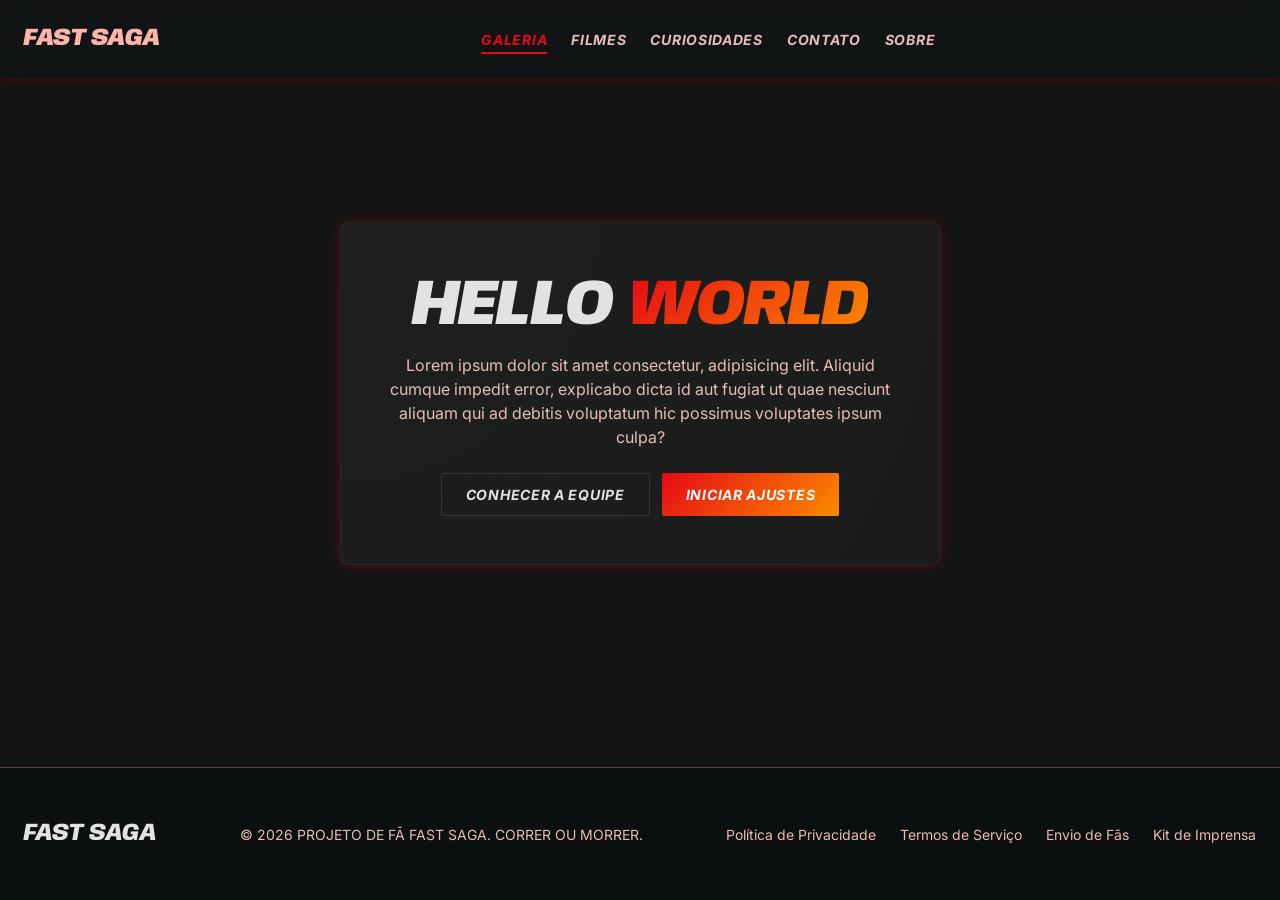
==== index.html @ e0b9ab0c "01" ====
<!doctype html>
<html lang="pt-br">
  <head>
    <meta charset="utf-8" />
    <meta name="viewport" content="width=device-width, initial-scale=1.0" />
    <title>FAST SAGA - Portal de Fãs</title>
    <link rel="icon" type="image/png" href="img/favicon.ico">

    <!-- Tipografia e Ícones -->
    <link rel="preconnect" href="https://fonts.googleapis.com" />
    <link rel="preconnect" href="https://fonts.gstatic.com" crossorigin />
    <link
      href="https://fonts.googleapis.com/css2?family=Anybody:ital,wght@0,700;0,800;0,900;1,700;1,800;1,900&family=Inter:wght@400;700&display=swap"
      rel="stylesheet"
    />
    <link
      href="https://fonts.googleapis.com/css2?family=Material+Symbols+Outlined:wght,FILL@100..700,0..1&display=swap"
      rel="stylesheet"
    />

    <!-- Folha de Estilo Customizada -->
    <link rel="stylesheet" href="css/style.css" />

    <!-- Componentes e Lógica (defer para garantir o carregamento do DOM) -->
    <script src="js/components.js" defer></script>
    <script src="js/main.js" defer></script>
  </head>
  <body>
    <!-- Barra de Navegação Componentizada -->
    <header-navbar></header-navbar>

    <!-- Área Principal de Conteúdo -->
    <main>
      <section
        class="container"
        style="display: flex; justify-content: center; align-items: center"
      >
        <div class="hero-container">
          <h1 class="hero-title">Hello <span>World</span></h1>
          <p class="hero-desc">
            Lorem ipsum dolor sit amet consectetur, adipisicing elit. Aliquid
            cumque impedit error, explicabo dicta id aut fugiat ut quae nesciunt
            aliquam qui ad debitis voluptatum hic possimus voluptates ipsum
            culpa?
          </p>
          <div class="hero-meta">
            <a href="sobre.html" class="btn btn-outline">Conhecer a Equipe</a>
            <a href="#" class="btn btn-primary">Iniciar Ajustes</a>
          </div>
        </div>
      </section>
    </main>

    <!-- Rodapé Componentizado -->
    <footer-section></footer-section>
  </body>
</html>
---- css/style.css ----
/* ==========================================================================
   FAST SAGA - Design System and Base Stylesheet
   ========================================================================== */

/* Design Tokens (CSS Variables) */
:root {
  /* Colors */
  --bg-color: #121414;                  /* surface */
  --on-bg-color: #e2e2e2;               /* on-surface */
  --primary-color: #ffb4aa;             /* primary light */
  --primary-container: #e50914;         /* main fast red */
  --secondary-color: #ffb77d;           /* secondary accent */
  --secondary-container: #fd8b00;       /* fast orange */
  --surface-container: #1e2020;         /* container background */
  --surface-container-low: #1a1c1c;     /* lower depth card bg */
  --surface-container-lowest: #0c0f0f;  /* lowest background */
  --outline: #af8782;                   /* border outline */
  --outline-variant: #5e3f3b;           /* dark border variant */
  --on-surface-variant: #e9bcb6;        /* muted text color */
  --white: #ffffff;

  /* Font Families */
  --font-display: 'Anybody', sans-serif;
  --font-body: 'Inter', sans-serif;

  /* Spacing */
  --container-max: 1280px;
  --gutter: 24px;
  --spacing-xs: 4px;
  --spacing-base: 8px;
  --spacing-sm: 12px;
  --spacing-md: 24px;
  --spacing-lg: 48px;
  --spacing-xl: 80px;

  /* Border Radius */
  --radius-default: 0.125rem;
  --radius-lg: 0.25rem;
  --radius-xl: 0.5rem;
  --radius-full: 0.75rem;

  /* Shadows and Effects */
  --shadow-red: 0 0 15px rgba(229, 9, 20, 0.3);
  --shadow-red-strong: 0 0 20px rgba(229, 9, 20, 0.5);
  --shadow-orange: 0 0 20px rgba(253, 139, 0, 0.5);
  --backdrop-blur: blur(12px);
}

/* ==========================================================================
   Reset and Base Layout
   ========================================================================== */
*, *::before, *::after {
  box-sizing: border-box;
  margin: 0;
  padding: 0;
}

body {
  background-color: var(--bg-color);
  color: var(--on-bg-color);
  font-family: var(--font-body);
  font-size: 16px;
  line-height: 1.5;
  -webkit-font-smoothing: antialiased;
  -moz-osx-font-smoothing: grayscale;
  min-height: 100vh;
  display: flex;
  flex-direction: column;
  overflow-x: hidden;
}

/* Custom Scrollbar */
::-webkit-scrollbar {
  width: 8px;
}

::-webkit-scrollbar-track {
  background: var(--surface-container-lowest);
}

::-webkit-scrollbar-thumb {
  background: var(--primary-container);
  border-radius: var(--radius-lg);
}

::-webkit-scrollbar-thumb:hover {
  background: var(--secondary-container);
}

/* Container Utility */
.container {
  width: 100%;
  max-width: var(--container-max);
  margin-left: auto;
  margin-right: auto;
  padding-left: var(--gutter);
  padding-right: var(--gutter);
}

/* Buttons */
.btn {
  font-family: var(--font-body);
  font-weight: 700;
  font-style: italic;
  font-size: 14px;
  text-transform: uppercase;
  letter-spacing: 0.05em;
  padding: 10px 24px;
  border-radius: var(--radius-default);
  border: none;
  cursor: pointer;
  transition: all 0.3s cubic-bezier(0.25, 0.46, 0.45, 0.94);
  text-decoration: none;
  display: inline-flex;
  align-items: center;
  justify-content: center;
}

.btn-primary {
  background: linear-gradient(135deg, var(--primary-container), var(--secondary-container));
  color: var(--white);
}

.btn-primary:hover {
  transform: scale(1.05);
  box-shadow: var(--shadow-red-strong);
}

.btn-primary:active {
  transform: scale(0.95);
}

.btn-outline {
  background: transparent;
  color: var(--on-bg-color);
  border: 1px solid rgba(255, 255, 255, 0.1);
}

.btn-outline:hover {
  border-color: var(--primary-container);
  color: var(--primary-color);
}

/* ==========================================================================
   Header Component Styles (Nav)
   ========================================================================== */
header-navbar {
  position: fixed;
  top: 0;
  left: 0;
  width: 100%;
  z-index: 100;
  background-color: rgba(18, 20, 20, 0.8);
  backdrop-filter: var(--backdrop-blur);
  -webkit-backdrop-filter: var(--backdrop-blur);
  border-b: 1px solid rgba(255, 255, 255, 0.1);
  box-shadow: var(--shadow-red);
}

.nav-wrapper {
  display: flex;
  justify-content: space-between;
  align-items: center;
  height: 78px;
}

.nav-logo {
  font-family: var(--font-display);
  font-size: 24px;
  font-weight: 900;
  font-style: italic;
  letter-spacing: -0.02em;
  text-decoration: none;
  color: var(--primary-color);
  transition: color 0.3s ease;
}

.nav-logo:hover {
  color: var(--primary-container);
}

.nav-menu {
  display: flex;
  gap: var(--spacing-md);
  list-style: none;
}

.nav-link {
  font-family: var(--font-body);
  font-size: 14px;
  font-weight: 700;
  font-style: italic;
  text-transform: uppercase;
  letter-spacing: 0.05em;
  color: var(--on-surface-variant);
  text-decoration: none;
  padding: 4px 0;
  border-bottom: 2px solid transparent;
  transition: all 0.3s ease;
}

.nav-link:hover {
  color: var(--primary-color);
}

.nav-link.active {
  color: var(--primary-container);
  border-bottom-color: var(--primary-container);
}

.nav-actions {
  display: flex;
  align-items: center;
  gap: var(--spacing-sm);
}

.nav-search-btn {
  background: none;
  border: 1px solid rgba(255, 255, 255, 0.1);
  width: 40px;
  height: 40px;
  border-radius: var(--radius-full);
  color: var(--on-bg-color);
  cursor: pointer;
  display: flex;
  align-items: center;
  justify-content: center;
  transition: all 0.3s ease;
}

.nav-search-btn:hover {
  border-color: var(--primary-container);
  color: var(--primary-container);
}

/* Responsive Nav Menu (Burger Button) */
.nav-toggle {
  display: none;
  background: none;
  border: none;
  color: var(--on-bg-color);
  cursor: pointer;
  font-size: 24px;
}

/* Mobile Navigation Styles */
@media (max-width: 768px) {
  .nav-menu {
    display: none; /* Hide standard menu by default on mobile */
    flex-direction: column;
    position: absolute;
    top: 72px;
    left: 0;
    width: 100%;
    background-color: var(--bg-color);
    border-bottom: 1px solid rgba(255, 255, 255, 0.1);
    padding: var(--spacing-md) var(--gutter);
    gap: var(--spacing-sm);
    box-shadow: 0 10px 15px rgba(0, 0, 0, 0.5);
  }

  .nav-menu.active {
    display: flex;
  }

  .nav-toggle {
    display: block;
  }

  .nav-actions .nav-search-btn {
    display: none; /* Hide search button on mobile toolbar to preserve space */
  }
}

/* ==========================================================================
   Footer Component Styles
   ========================================================================== */
footer-section {
  display: block;
  width: 100%;
  margin-top: auto; /* Push footer to bottom */
  border-top: 1px solid var(--outline-variant);
  background-color: var(--surface-container-lowest);
  padding: var(--spacing-lg) 0;
}

.footer-wrapper {
  display: flex;
  flex-direction: column;
  align-items: center;
  justify-content: space-between;
  gap: var(--spacing-md);
}

@media (min-width: 768px) {
  .footer-wrapper {
    flex-direction: row;
  }
}

.footer-logo {
  font-family: var(--font-display);
  font-size: 24px;
  font-weight: 800;
  font-style: italic;
  color: var(--on-bg-color);
}

.footer-copyright {
  font-size: 14px;
  color: var(--on-surface-variant);
  text-align: center;
}

.footer-links {
  display: flex;
  flex-wrap: wrap;
  justify-content: center;
  gap: var(--spacing-md);
  list-style: none;
}

.footer-link {
  font-size: 14px;
  color: var(--on-surface-variant);
  text-decoration: none;
  transition: color 0.3s ease;
}

.footer-link:hover {
  color: var(--secondary-container);
}

/* ==========================================================================
   Main Content Layout
   ========================================================================== */
main {
  flex-grow: 1;
  padding-top: 100px; /* Offset fixed header */
  padding-bottom: var(--spacing-xl);
  display: flex;
  align-items: center;
  justify-content: center;
}

/* Hello World Foundation Component Styles */
.hero-container {
  text-align: center;
  max-width: 600px;
  padding: var(--spacing-lg);
  border: 1px solid rgba(255, 255, 255, 0.05);
  border-radius: var(--radius-xl);
  background: radial-gradient(circle at top left, var(--surface-container), var(--surface-container-low));
  box-shadow: var(--shadow-red);
  transition: border-color 0.4s ease, box-shadow 0.4s ease;
}

.hero-container:hover {
  border-color: rgba(229, 9, 20, 0.4);
  box-shadow: var(--shadow-red-strong);
}

.hero-title {
  font-family: var(--font-display);
  font-size: clamp(2.5rem, 5vw, 4rem);
  font-weight: 900;
  font-style: italic;
  text-transform: uppercase;
  line-height: 1.1;
  letter-spacing: -0.02em;
  margin-bottom: var(--spacing-sm);
  color: var(--on-bg-color);
}

.hero-title span {
  background: linear-gradient(135deg, var(--primary-container), var(--secondary-container));
  -webkit-background-clip: text;
  -webkit-text-fill-color: transparent;
  background-clip: text;
  color: var(--primary-container); /* Fallback */
}

.hero-desc {
  font-size: 16px;
  color: var(--on-surface-variant);
  margin-bottom: var(--spacing-md);
}

.hero-meta {
  display: flex;
  gap: var(--spacing-sm);
  justify-content: center;
}



/* ==========================================================================
   Estilo Filme.hmtl
   ========================================================================== */


.movies-main {
  display: block;
  padding-top: 100px;
  justify-content: center;
}

.movies-section {
  width: 100%;
}

.movies-hero {
  min-height: 280px;
  margin-bottom: 80px;
  padding: 70px 24px;
  text-align: center;
  border-radius: var(--radius-lg);
  background:
    linear-gradient(rgba(12, 15, 15, 0.645), rgba(12, 15, 15, 0.579)),
    url("../img/ff.png");
  background-size: cover;
  background-position: 50% 60%;
  box-shadow: var(--shadow-red);
}

.movies-hero h1 {
  font-family: var(--font-display);
  font-size: clamp(2rem, 5vw, 3.8rem);
  font-weight: 900;
  font-style: italic;
  text-transform: uppercase;
  color: var(--white);
  margin-bottom: var(--spacing-sm);
}

.movies-hero h1 span {
  color: var(--primary-container);
}

.movies-hero p {
  max-width: 680px;
  margin: 0 auto;
  color: var(--on-surface-variant);
  font-size: 18px;
}

.movies-table-wrapper {
  overflow-x: auto;
  border: 1px solid var(--outline-variant);
  border-radius: var(--radius-xl);
  background: var(--surface-container-lowest);
  box-shadow: 0 20px 40px rgba(0, 0, 0, 0.35);
}

.movies-table {
  width: 100%;
  border-collapse: collapse;
  min-width: 900px;
}

.movies-table thead {
  border-bottom: 2px solid var(--primary-container);
}

.movies-table th {
  padding: 28px 24px;
  text-align: left;
  font-family: var(--font-display);
  font-size: 20px;
  font-style: italic;
  text-transform: uppercase;
  color: var(--on-bg-color);
}

.movies-table td {
  padding: 22px 24px;
  border-bottom: 1px solid rgba(255, 255, 255, 0.08);
  color: var(--on-surface-variant);
}

.movies-table tbody tr {
  transition: background 0.3s ease;
}

.movies-table tbody tr:hover {
  background: rgba(229, 9, 20, 0.08);
}

.movies-table tbody tr:last-child td {
  border-bottom: none;
}

.movies-table td:first-child {
  color: var(--primary-container);
  font-weight: 700;
}

.movies-table strong {
  display: block;
  color: var(--on-bg-color);
  text-transform: uppercase;
  letter-spacing: 0.04em;
  margin-bottom: 6px;
}

.movies-table td span:not(.year) {
  display: block;
  max-width: 520px;
  font-size: 14px;
  color: var(--on-surface-variant);
}

.year {
  display: inline-block;
  padding: 4px 10px;
  border: 1px solid var(--primary-container);
  border-radius: var(--radius-default);
  color: var(--primary-color);
  background: rgba(229, 9, 20, 0.08);
}

.money {
  color: var(--secondary-container) !important;
  font-weight: 700;
  white-space: nowrap;
}





/* ==========================================================================
   Estilo curiosidades.hmtl
   ========================================================================== */


.page-title {
    width: 100%;
    padding: 40px 0 32px;
    margin-bottom: 80px;
    border-bottom: 1px solid var(--outline-variant);

    display: flex;
    flex-direction: column;
    align-items: center;

    text-align: center;


    background:
        linear-gradient(
            180deg,
            rgba(229,9,20,.25),
            rgba(12,15,15,.95)
        );
}

.page-title h1 {
  font-family: var(--font-display);
  font-size: clamp(2.2rem, 5vw, 4rem);
  font-weight: 900;
  font-style: italic;
  text-transform: uppercase;
  color: var(--on-bg-color);
  margin-bottom: var(--spacing-sm);
}

.page-title h1 span {
  color: var(--primary-container);
}

.page-title p {
  max-width: 760px;
  color: var(--on-surface-variant);
  font-size: 18px;
  line-height: 1.7;
}

.curiosities-grid {
  display: grid;
  grid-template-columns: 2fr 1fr;
  gap: var(--spacing-lg);
  margin-bottom: 70px;
}

.curiosity-card {
  border: 1px solid var(--outline-variant);
  border-radius: var(--radius-lg);
  background: var(--surface-container-lowest);
  padding: 28px;
}

.curiosity-card.wide {
  display: grid;
  grid-template-columns: 42% 1fr;
  gap: var(--spacing-lg);
  align-items: center;
}

.curiosity-card h2,
.secrets-section h2 {
  font-family: var(--font-display);
  font-size: 24px;
  font-style: italic;
  text-transform: uppercase;
  color: var(--on-bg-color);
  margin-bottom: var(--spacing-md);
}

.curiosity-card p {
  color: var(--on-surface-variant);
  margin-bottom: 18px;
  line-height: 1.7;
}

.curiosity-card strong,
.secrets-grid strong {
  color: var(--on-bg-color);
}

.car-image img {
  width: 100%;
  height: 380px;
  object-fit: cover;
  border-radius: var(--radius-default);
  display: block;
  filter: brightness(0.8);
}

.secrets-section {
  margin-bottom: 70px;
}

.secrets-section h2 {
  display: flex;
  align-items: center;
  gap: var(--spacing-md);
}

.secrets-section h2::after {
  content: "";
  height: 2px;
  flex: 1;
  background: var(--primary-container);
}

.secrets-grid {
  display: grid;
  grid-template-columns: 1fr 1fr;
  gap: 20px 70px;
}

.secrets-grid p {
  color: var(--on-surface-variant);
  font-size: 17px;
  line-height: 1.7;
  position: relative;
  padding-left: 24px;
}

.secrets-grid p::before {
  content: "•";
  position: absolute;
  left: 0;
  color: var(--secondary-container);
  font-size: 22px;
}

.iconic-cars {
  display: grid;
  grid-template-columns: repeat(4, 1fr);
  gap: 24px;
  margin-top: 35px;
}

.iconic-card {
  background: var(--surface-container-lowest);
  border: 1px solid var(--outline-variant);
  border-radius: var(--radius-lg);
  padding: 20px;
  transition: 0.3s;
}

.iconic-card:hover {
  transform: translateY(-6px);
  border-color: var(--primary-container);
}

.iconic-image {
  width: 100%;
  height: 220px;
  border: 2px solid var(--primary-container);
  border-radius: 12px;
  overflow: hidden;
  background: #171717;
  display: flex;
  align-items: center;
  justify-content: center;
  margin-bottom: 18px;
}

.iconic-image img {
  width: 100%;
  height: 100%;
  object-fit: cover;
}

.iconic-card h3 {
  font-family: var(--font-display);
  font-style: italic;
  text-transform: uppercase;
  color: var(--on-bg-color);
  font-size: 22px;
  margin-bottom: 12px;
}

.iconic-card p {
  color: var(--on-surface-variant);
  line-height: 1.7;
}

.curiosities-extra {
  padding-bottom: 40px;
}

@media (max-width: 1100px) {
  .iconic-cars {
    grid-template-columns: repeat(2, 1fr);
  }
}

@media (max-width: 900px) {
  .curiosities-grid,
  .curiosity-card.wide,
  .secrets-grid {
    grid-template-columns: 1fr;
  }

  .page-title {
    margin-bottom: 50px;
  }

  .car-image img {
    height: 280px;
  }
}

@media (max-width: 700px) {
  .iconic-cars {
    grid-template-columns: 1fr;
  }
}


/* ==========================================================================
   Estilo contato.html
   ========================================================================== */

.contact-main {
  width: 100%;
  padding-top: 120px;
  padding-bottom: var(--spacing-xl);
}

.contact-section {
  width: 100%;
}

.contact-layout {
  display: grid;
  grid-template-columns: 1.3fr 1fr;
  gap: var(--spacing-lg);
  align-items: stretch;
}

.contact-form-card,
.developers-card {
  background:
    linear-gradient(
      180deg,
      rgba(255, 255, 255, 0.03),
      rgba(255, 255, 255, 0)
    ),
    var(--surface-container-lowest);

  border: 1px solid var(--outline-variant);
  border-radius: var(--radius-lg);
  padding: 32px;
  box-shadow: 0 20px 40px rgba(0, 0, 0, 0.35);
}

.contact-form-card h2,
.developers-card h2 {
  font-family: var(--font-display);
  font-size: 26px;
  font-style: italic;
  text-transform: uppercase;
  color: var(--on-bg-color);
  margin-bottom: 28px;
}

.contact-form {
  display: flex;
  flex-direction: column;
  gap: 22px;
}

.contact-form fieldset{
    border:none;
    padding:0;
    margin:0;
    min-width:0;
}

.contact-form legend{
    display:none;
}

.form-group {
  display: flex;
  flex-direction: column;
  gap: 8px;
}

.form-group label {
  font-weight: 700;
  font-size: 14px;
  text-transform: uppercase;
  color: var(--primary-color);
  letter-spacing: 0.05em;
}

.form-group input,
.form-group textarea {
  width: 100%;
  border: 1px solid var(--outline-variant);
  border-radius: var(--radius-default);
  background: var(--surface-container-low);
  color: var(--on-bg-color);
  padding: 14px 16px;
  font-family: var(--font-body);
  font-size: 16px;
  outline: none;
  transition: 0.3s;
}

.form-group input:focus,
.form-group textarea:focus {
  border-color: var(--primary-container);
  box-shadow: var(--shadow-red);
}

.form-group textarea {
  min-height: 180px;
  resize: vertical;
}

.developers-card {
  display: flex;
  flex-direction: column;
  gap: 24px;
}

.developer-box {
  display: grid;
  grid-template-columns: 120px 1fr;
  gap: 20px;
  align-items: center;
  padding: 20px;
  border: 1px solid var(--outline-variant);
  border-radius: var(--radius-lg);
  background: rgba(255, 255, 255, 0.02);
  transition: 0.3s;
}

.developer-box:hover {
  transform: translateY(-4px);
  border-color: var(--primary-container);
}

.developer-photo {
  width: 120px;
  height: 120px;
  padding: 3px;
  border-radius: 50%;
  background: linear-gradient(135deg, var(--primary-container), var(--secondary-container));
}

.developer-photo img {
  width: 100%;
  height: 100%;
  object-fit: cover;
  border-radius: 50%;
  display: block;
  background: #171717;
}

.developer-box h3 {
  font-family: var(--font-display);
  font-size: 22px;
  font-style: italic;
  text-transform: uppercase;
  color: var(--on-bg-color);
  margin-bottom: 8px;
}

.developer-box p {
  color: var(--on-surface-variant);
  line-height: 1.6;
  margin-bottom: 10px;
}

.developer-box span {
  color: var(--secondary-container);
  font-weight: 700;
  font-size: 14px;
}

@media (max-width: 950px) {
  .contact-layout {
    grid-template-columns: 1fr;
  }
}

@media (max-width: 600px) {
  .developer-box {
    grid-template-columns: 1fr;
    text-align: center;
  }

  .developer-photo {
    margin: 0 auto;
  }
}

  .contato {
    color: inherit;
    text-decoration: none;
  }
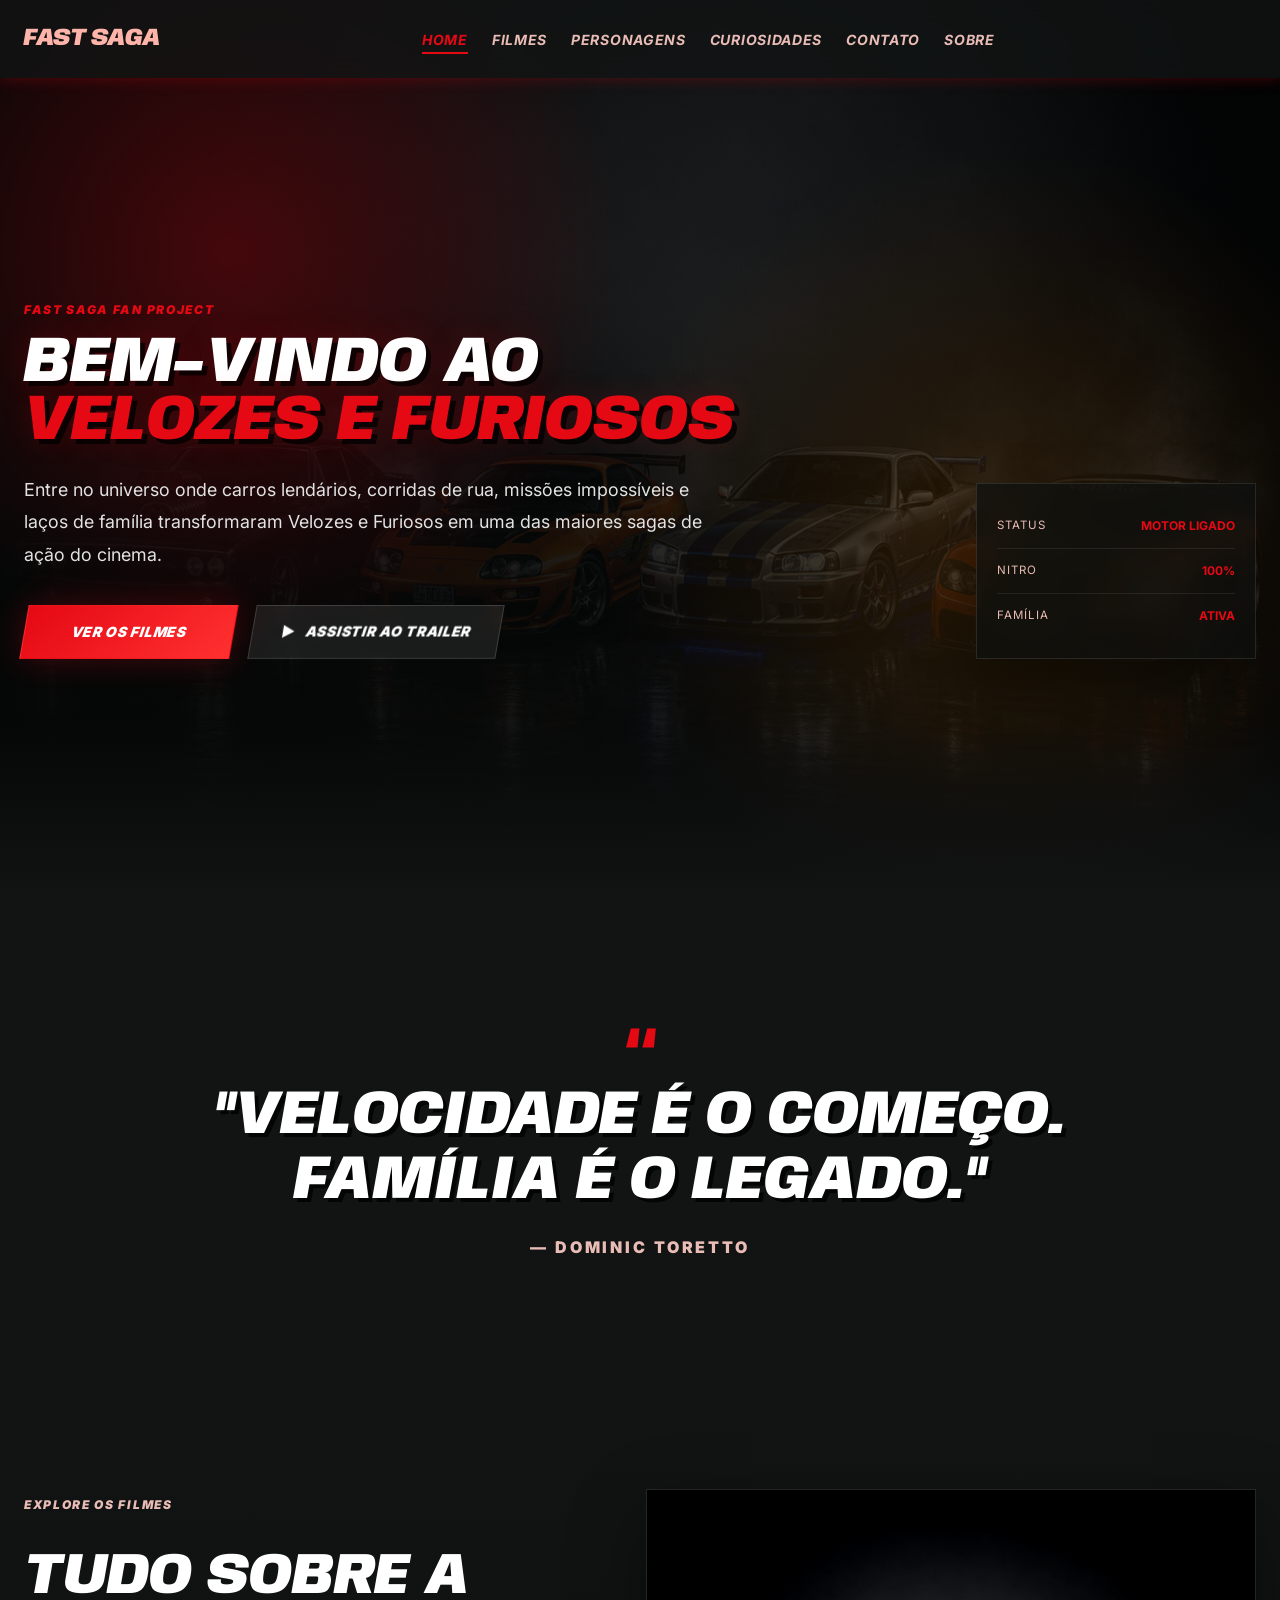
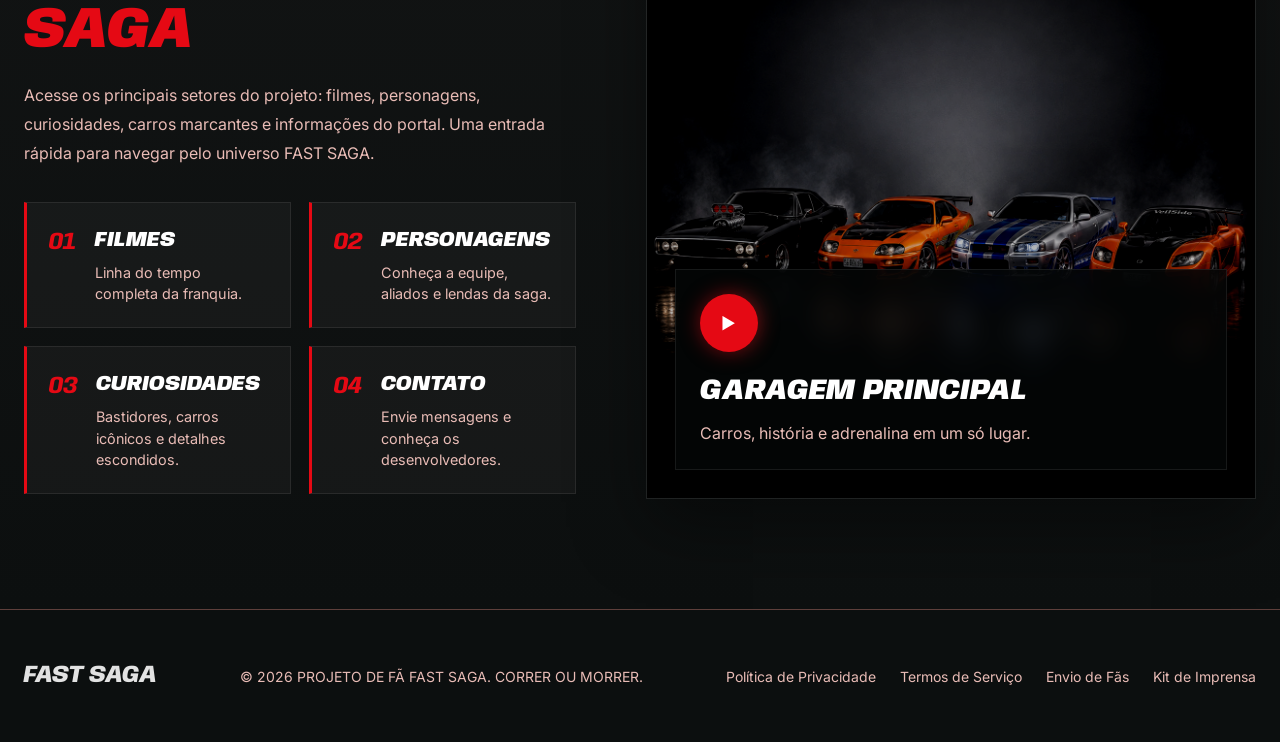
==== commit 20ad7cd1: "02" ====
--- a/index.html
+++ b/index.html
@@ -1,57 +1,151 @@
-<!doctype html>
-<html lang="pt-br">
-  <head>
-    <meta charset="utf-8" />
-    <meta name="viewport" content="width=device-width, initial-scale=1.0" />
-    <title>FAST SAGA - Portal de Fãs</title>
-    <link rel="icon" type="image/png" href="img/favicon.ico">
+<!DOCTYPE html>
+<html lang="pt-BR">
+<head>
+  <meta charset="UTF-8" />
+  <meta name="viewport" content="width=device-width, initial-scale=1.0" />
 
-    <!-- Tipografia e Ícones -->
-    <link rel="preconnect" href="https://fonts.googleapis.com" />
-    <link rel="preconnect" href="https://fonts.gstatic.com" crossorigin />
-    <link
-      href="https://fonts.googleapis.com/css2?family=Anybody:ital,wght@0,700;0,800;0,900;1,700;1,800;1,900&family=Inter:wght@400;700&display=swap"
-      rel="stylesheet"
-    />
-    <link
-      href="https://fonts.googleapis.com/css2?family=Material+Symbols+Outlined:wght,FILL@100..700,0..1&display=swap"
-      rel="stylesheet"
-    />
+  <title>FAST SAGA - Home</title>
 
-    <!-- Folha de Estilo Customizada -->
-    <link rel="stylesheet" href="css/style.css" />
+  <link rel="icon" type="image/png" href="img/favicon.ico">
+  <link rel="preconnect" href="https://fonts.googleapis.com" />
+  <link rel="preconnect" href="https://fonts.gstatic.com" crossorigin />
+  <link href="https://fonts.googleapis.com/css2?family=Anybody:ital,wght@0,700;0,800;0,900;1,700;1,800;1,900&family=Inter:wght@400;700&display=swap" rel="stylesheet" />
+  <link href="https://fonts.googleapis.com/css2?family=Material+Symbols+Outlined:wght,FILL@100..700,0..1&display=swap" rel="stylesheet" />
 
-    <!-- Componentes e Lógica (defer para garantir o carregamento do DOM) -->
-    <script src="js/components.js" defer></script>
-    <script src="js/main.js" defer></script>
-  </head>
-  <body>
-    <!-- Barra de Navegação Componentizada -->
-    <header-navbar></header-navbar>
 
-    <!-- Área Principal de Conteúdo -->
-    <main>
-      <section
-        class="container"
-        style="display: flex; justify-content: center; align-items: center"
-      >
-        <div class="hero-container">
-          <h1 class="hero-title">Hello <span>World</span></h1>
-          <p class="hero-desc">
-            Lorem ipsum dolor sit amet consectetur, adipisicing elit. Aliquid
-            cumque impedit error, explicabo dicta id aut fugiat ut quae nesciunt
-            aliquam qui ad debitis voluptatum hic possimus voluptates ipsum
-            culpa?
+  <link rel="stylesheet" href="./css/style.css" />
+  <script src="./js/components.js" defer></script>
+</head>
+
+<body>
+  <header-navbar active="home"></header-navbar>
+
+  <main class="home-main">
+    <section class="home-hero" aria-labelledby="home-title">
+      <div class="container home-hero-wrapper">
+        <div class="home-hero-content">
+          <p class="home-eyebrow">FAST SAGA FAN PROJECT</p>
+
+          <h1 id="home-title" class="home-title">
+            Bem-vindo ao
+            <span>Velozes e Furiosos</span>
+          </h1>
+
+          <p class="home-description">
+            Entre no universo onde carros lendários, corridas de rua, missões impossíveis
+            e laços de família transformaram Velozes e Furiosos em uma das maiores sagas
+            de ação do cinema.
           </p>
-          <div class="hero-meta">
-            <a href="sobre.html" class="btn btn-outline">Conhecer a Equipe</a>
-            <a href="#" class="btn btn-primary">Iniciar Ajustes</a>
+
+          <div class="home-actions">
+            <a href="./filme.html" class="home-btn home-btn-primary">
+              Ver os Filmes
+            </a>
+
+            <a href="https://www.youtube.com/watch?v=DXc8tiB8TBI" class="home-btn home-btn-glass">
+              <span>▶</span>
+              Assistir ao Trailer
+            </a>
           </div>
         </div>
-      </section>
-    </main>
 
-    <!-- Rodapé Componentizado -->
-    <footer-section></footer-section>
-  </body>
-</html>
+        <aside class="home-status-card" aria-label="Status da garagem">
+          <div>
+            <span>Status</span>
+            <strong>Motor ligado</strong>
+          </div>
+
+          <div>
+            <span>Nitro</span>
+            <strong>100%</strong>
+          </div>
+
+          <div>
+            <span>Família</span>
+            <strong>Ativa</strong>
+          </div>
+        </aside>
+      </div>
+    </section>
+
+    
+
+    <section class="home-quote">
+      <div class="container home-quote-content">
+        <span>“</span>
+        <blockquote>
+          "Velocidade é o começo. Família é o legado."
+        </blockquote>
+        <p>—  DOMINIC TORETTO</p>
+      </div>
+    </section>
+
+    <section class="home-archive" id="arquivo">
+      <div class="container home-archive-grid">
+        <div class="home-archive-content">
+          <p class="home-eyebrow">explore os filmes</p>
+
+          <h2>
+            Tudo sobre a
+            <span>saga</span>
+          </h2>
+
+          <p>
+            Acesse os principais setores do projeto: filmes, personagens, curiosidades,
+            carros marcantes e informações do portal. Uma entrada rápida para navegar
+            pelo universo FAST SAGA.
+          </p>
+
+          <div class="home-archive-links">
+            <a href="./filme.html" class="home-archive-link">
+              <strong>01</strong>
+              <div>
+                <h3>Filmes</h3>
+                <p>Linha do tempo completa da franquia.</p>
+              </div>
+            </a>
+
+            <a href="./personagens.html" class="home-archive-link">
+              <strong>02</strong>
+              <div>
+                <h3>Personagens</h3>
+                <p>Conheça a equipe, aliados e lendas da saga.</p>
+              </div>
+            </a>
+
+            <a href="./curiosidades.html" class="home-archive-link">
+              <strong>03</strong>
+              <div>
+                <h3>Curiosidades</h3>
+                <p>Bastidores, carros icônicos e detalhes escondidos.</p>
+              </div>
+            </a>
+
+            <a href="./contato.html" class="home-archive-link">
+              <strong>04</strong>
+              <div>
+                <h3>Contato</h3>
+                <p>Envie mensagens e conheça os desenvolvedores.</p>
+              </div>
+            </a>
+          </div>
+        </div>
+
+        <div class="home-showcase-card">
+          <img src="./img/ff.png" alt="Carros icônicos da saga reunidos" />
+
+          <div class="home-showcase-overlay">
+           <a href="https://www.youtube.com/watch?v=tVSJVSATKOc" class="play-link">
+              <span>▶</span>
+           </a>
+            <h3>Garagem principal</h3>
+            <p>Carros, história e adrenalina em um só lugar.</p>
+          </div>
+        </div>
+      </div>
+    </section>
+  </main>
+
+  <footer-section></footer-section>
+</body>
+</html>
--- a/css/style.css
+++ b/css/style.css
@@ -392,6 +392,410 @@
   justify-content: center;
 }
 
+/* =========================================================
+   PÁGINA PERSONAGENS / THE FAMILY
+========================================================= */
+
+.characters-main {
+    width: 100%;
+    min-height: 100vh;
+    background:
+        radial-gradient(circle at top left, rgba(229, 9, 20, 0.10), transparent 32%),
+        linear-gradient(180deg, #111515 0%, #0c0f0f 100%);
+}
+
+/* TÍTULO DA PÁGINA */
+
+.characters-section {
+    padding-top: 40px;
+    padding-bottom: 120px;
+}
+
+.characters-title {
+    margin-bottom: 56px;
+}
+
+.characters-title h1 {
+    font-family: var(--font-display);
+    font-size: clamp(2.8rem, 7vw, 5.8rem);
+    font-weight: 900;
+    font-style: italic;
+    line-height: 0.95;
+    text-transform: uppercase;
+    color: var(--on-bg-color);
+    text-shadow:
+        4px 4px 0 rgba(229, 9, 20, 0.95),
+        8px 8px 0 rgba(0, 0, 0, 0.65);
+}
+
+.characters-title h1 span {
+    color: var(--primary-container);
+}
+
+.characters-title p {
+    max-width: 780px;
+    margin: 18px auto 0;
+    color: var(--on-surface-variant);
+    font-size: clamp(1rem, 1.6vw, 1.16rem);
+    line-height: 1.7;
+}
+
+/* INTRODUÇÃO */
+
+.characters-intro {
+    margin-bottom: 72px;
+}
+
+.characters-highlight {
+    display: grid;
+    grid-template-columns: minmax(280px, 460px) 1fr;
+    gap: 36px;
+    align-items: center;
+    padding: 28px;
+    border: 1px solid rgba(255, 255, 255, 0.08);
+    background:
+        linear-gradient(135deg, rgba(229, 9, 20, 0.12), transparent 38%),
+        rgba(255, 255, 255, 0.035);
+    box-shadow: 0 22px 55px rgba(0, 0, 0, 0.35);
+}
+
+.characters-highlight .car-image {
+    width: 100%;
+    height: 100%;
+    min-height: 310px;
+    overflow: hidden;
+    border-radius: 6px;
+    background: #050707;
+}
+
+.characters-highlight .car-image img {
+    width: 100%;
+    height: 100%;
+    min-height: 310px;
+    display: block;
+    object-fit: cover;
+    object-position: center;
+    filter: brightness(0.85) contrast(1.08) saturate(1.05);
+    transition: transform 0.4s ease, filter 0.4s ease;
+}
+
+.characters-highlight:hover .car-image img {
+    transform: scale(1.05);
+    filter: brightness(1) contrast(1.12) saturate(1.15);
+}
+
+.characters-highlight h2 {
+    margin-bottom: 18px;
+    font-family: var(--font-display);
+    font-size: clamp(1.8rem, 3vw, 3rem);
+    font-weight: 900;
+    font-style: italic;
+    text-transform: uppercase;
+    color: var(--on-bg-color);
+}
+
+.characters-highlight p {
+    color: var(--on-surface-variant);
+    font-size: 1rem;
+    line-height: 1.75;
+}
+
+.characters-highlight p + p {
+    margin-top: 14px;
+}
+
+/* TÍTULO DE SEÇÃO */
+
+.section-heading {
+    margin-bottom: 28px;
+    font-family: var(--font-display);
+    font-size: clamp(1.7rem, 3.5vw, 3rem);
+    font-weight: 900;
+    font-style: italic;
+    text-transform: uppercase;
+    color: var(--on-bg-color);
+}
+
+.section-heading::after {
+    content: "";
+    display: block;
+    width: 86px;
+    height: 3px;
+    margin-top: 12px;
+    background: var(--primary-color);
+    box-shadow: 0 0 18px rgba(229, 9, 20, 0.75);
+}
+
+/* GRID DOS PERSONAGENS */
+
+.characters-grid-section {
+    margin-bottom: 86px;
+}
+
+.characters-grid {
+    display: grid;
+    grid-template-columns: repeat(4, minmax(0, 1fr));
+    gap: 24px;
+}
+
+/* CARD */
+
+.character-card {
+    position: relative;
+    min-height: 410px;
+    overflow: hidden;
+    border-radius: 6px;
+    background: #050707;
+    isolation: isolate;
+    cursor: pointer;
+    box-shadow: 0 18px 42px rgba(0, 0, 0, 0.36);
+}
+
+.character-card::before {
+    content: "";
+    position: absolute;
+    inset: 0;
+    z-index: 4;
+    border: 1px solid rgba(255, 255, 255, 0.06);
+    pointer-events: none;
+    transition: border-color 0.3s ease, box-shadow 0.3s ease;
+}
+
+.character-card::after {
+    content: "";
+    position: absolute;
+    inset: auto 0 0 0;
+    z-index: 2;
+    height: 62%;
+    background:
+        linear-gradient(
+            180deg,
+            transparent 0%,
+            rgba(0, 0, 0, 0.58) 36%,
+            rgba(0, 0, 0, 0.98) 100%
+        );
+    pointer-events: none;
+}
+
+.character-image {
+    width: 100%;
+    height: 100%;
+    margin: 0;
+}
+
+.character-image img {
+    width: 100%;
+    height: 100%;
+    min-height: 410px;
+    display: block;
+    object-fit: cover;
+    object-position: center;
+    filter: brightness(0.72) contrast(1.08) saturate(0.95);
+    transform: scale(1.02);
+    transition:
+        transform 0.45s ease,
+        filter 0.45s ease;
+}
+
+.character-content {
+    position: absolute;
+    left: 24px;
+    right: 24px;
+    bottom: 28px;
+    z-index: 5;
+}
+
+.character-tag {
+    display: inline-flex;
+    align-items: center;
+    justify-content: center;
+    margin-bottom: 10px;
+    padding: 6px 9px;
+    border: 1px solid var(--primary-color);
+    background: rgba(10, 13, 13, 0.82);
+    color: var(--primary-container);
+    font-size: 0.68rem;
+    font-weight: 800;
+    text-transform: uppercase;
+    letter-spacing: 0.03em;
+}
+
+.character-content h3 {
+    margin: 0 0 8px;
+    font-family: var(--font-display);
+    color: #ffffff;
+    font-size: clamp(1.35rem, 2vw, 1.72rem);
+    line-height: 1;
+    font-weight: 900;
+    font-style: italic;
+    text-transform: uppercase;
+    letter-spacing: -0.02em;
+    text-shadow: 2px 2px 0 rgba(0, 0, 0, 0.85);
+}
+
+.character-content p {
+    margin: 0;
+    color: var(--on-surface-variant);
+    font-size: 0.95rem;
+    line-height: 1.4;
+}
+
+/* HOVER DOS CARDS */
+
+.character-card:hover::before {
+    border-color: rgba(229, 9, 20, 0.72);
+    box-shadow: inset 0 0 28px rgba(229, 9, 20, 0.12);
+}
+
+.character-card:hover .character-image img {
+    transform: scale(1.09);
+    filter: brightness(0.92) contrast(1.12) saturate(1.12);
+}
+
+.character-card:hover .character-tag {
+    background: var(--primary-color);
+    color: #ffffff;
+}
+
+/* SEÇÃO FINAL */
+
+.characters-family-section {
+    padding: 42px 0 0;
+    border-top: 1px solid rgba(255, 255, 255, 0.08);
+}
+
+.characters-family-section h2 {
+    margin-bottom: 28px;
+    font-family: var(--font-display);
+    font-size: clamp(1.8rem, 3.5vw, 3.2rem);
+    font-weight: 900;
+    font-style: italic;
+    text-transform: uppercase;
+    color: var(--on-bg-color);
+}
+
+.characters-family-section h2::after {
+    content: "";
+    display: block;
+    width: 86px;
+    height: 3px;
+    margin-top: 12px;
+    background: var(--primary-color);
+    box-shadow: 0 0 18px rgba(229, 9, 20, 0.75);
+}
+
+.characters-family-section .secrets-grid {
+    display: grid;
+    grid-template-columns: repeat(3, minmax(0, 1fr));
+    gap: 18px;
+    padding: 10px;
+    margin: 0;
+    list-style: none;
+}
+
+
+.characters-family-section .secrets-grid li {
+    padding: 30px;
+    border-left: 3px solid var(--primary-color);
+    background:
+        linear-gradient(135deg, rgba(229, 9, 20, 0.12), transparent 45%),
+        rgba(255, 255, 255, 0.035);
+    color: var(--on-surface-variant);
+    line-height: 1.65;
+    box-shadow: 0 16px 38px rgba(0, 0, 0, 0.24);
+}
+
+.characters-family-section .secrets-grid li::before {
+    display: none;
+}
+
+.characters-family-section .secrets-grid strong {
+    color: var(--primary-container);
+    text-transform: uppercase;
+}
+
+/* RESPONSIVIDADE */
+
+@media (max-width: 1180px) {
+    .characters-grid {
+        grid-template-columns: repeat(3, minmax(0, 1fr));
+    }
+
+    .characters-family-section .secrets-grid {
+        grid-template-columns: repeat(2, minmax(0, 1fr));
+    }
+}
+
+@media (max-width: 900px) {
+    .characters-highlight {
+        grid-template-columns: 1fr;
+    }
+
+    .characters-highlight .car-image {
+        min-height: 280px;
+    }
+
+    .characters-highlight .car-image img {
+        min-height: 280px;
+    }
+
+    .characters-grid {
+        grid-template-columns: repeat(2, minmax(0, 1fr));
+    }
+
+    .character-card {
+        min-height: 390px;
+    }
+
+    .character-image img {
+        min-height: 390px;
+    }
+}
+
+@media (max-width: 640px) {
+    .characters-section {
+        padding-top: 24px;
+        padding-bottom: 80px;
+    }
+
+    .characters-title {
+        margin-bottom: 38px;
+    }
+
+    .characters-title h1 {
+        text-shadow:
+            3px 3px 0 rgba(229, 9, 20, 0.95),
+            6px 6px 0 rgba(0, 0, 0, 0.65);
+    }
+
+    .characters-highlight {
+        padding: 18px;
+        gap: 24px;
+    }
+
+    .characters-grid {
+        grid-template-columns: 1fr;
+        gap: 18px;
+    }
+
+    .character-card {
+        min-height: 440px;
+    }
+
+    .character-image img {
+        min-height: 440px;
+    }
+
+    .character-content {
+        left: 20px;
+        right: 20px;
+        bottom: 24px;
+    }
+
+    .characters-family-section .secrets-grid {
+        grid-template-columns: 1fr;
+    }
+}
 
 
 /* ==========================================================================
@@ -532,8 +936,6 @@
 /* ==========================================================================
    Estilo curiosidades.hmtl
    ========================================================================== */
-
-
 .page-title {
     width: 100%;
     padding: 40px 0 32px;
@@ -545,7 +947,6 @@
     align-items: center;
 
     text-align: center;
-
 
     background:
         linear-gradient(
@@ -556,205 +957,233 @@
 }
 
 .page-title h1 {
-  font-family: var(--font-display);
-  font-size: clamp(2.2rem, 5vw, 4rem);
-  font-weight: 900;
-  font-style: italic;
-  text-transform: uppercase;
-  color: var(--on-bg-color);
-  margin-bottom: var(--spacing-sm);
+    font-family: var(--font-display);
+    font-size: clamp(2.2rem, 5vw, 4rem);
+    font-weight: 900;
+    font-style: italic;
+    text-transform: uppercase;
+    color: var(--on-bg-color);
+    margin-bottom: var(--spacing-sm);
 }
 
 .page-title h1 span {
-  color: var(--primary-container);
+    color: var(--primary-container);
 }
 
 .page-title p {
-  max-width: 760px;
-  color: var(--on-surface-variant);
-  font-size: 18px;
-  line-height: 1.7;
+    max-width: 760px;
+    color: var(--on-surface-variant);
+    font-size: 18px;
+    line-height: 1.7;
 }
 
 .curiosities-grid {
-  display: grid;
-  grid-template-columns: 2fr 1fr;
-  gap: var(--spacing-lg);
-  margin-bottom: 70px;
+    display: grid;
+    grid-template-columns: 2fr 1fr;
+    gap: var(--spacing-lg);
+    margin-bottom: 70px;
 }
 
 .curiosity-card {
-  border: 1px solid var(--outline-variant);
-  border-radius: var(--radius-lg);
-  background: var(--surface-container-lowest);
-  padding: 28px;
+    border: 1px solid var(--outline-variant);
+    border-radius: var(--radius-lg);
+    background: var(--surface-container-lowest);
+    padding: 28px;
 }
 
 .curiosity-card.wide {
-  display: grid;
-  grid-template-columns: 42% 1fr;
-  gap: var(--spacing-lg);
-  align-items: center;
+    display: grid;
+    grid-template-columns: 42% 1fr;
+    gap: var(--spacing-lg);
+    align-items: center;
 }
 
 .curiosity-card h2,
 .secrets-section h2 {
-  font-family: var(--font-display);
-  font-size: 24px;
-  font-style: italic;
-  text-transform: uppercase;
-  color: var(--on-bg-color);
-  margin-bottom: var(--spacing-md);
+    font-family: var(--font-display);
+    font-size: 24px;
+    font-style: italic;
+    text-transform: uppercase;
+    color: var(--on-bg-color);
+    margin-bottom: var(--spacing-md);
 }
 
 .curiosity-card p {
-  color: var(--on-surface-variant);
-  margin-bottom: 18px;
-  line-height: 1.7;
+    color: var(--on-surface-variant);
+    margin-bottom: 18px;
+    line-height: 1.7;
 }
 
 .curiosity-card strong,
-.secrets-grid strong {
-  color: var(--on-bg-color);
+.secrets-grid strong,
+.evolution-list strong {
+    color: var(--on-bg-color);
+}
+
+.evolution-list {
+    margin: 0;
+    padding-left: 24px;
+}
+
+.evolution-list li {
+    color: var(--on-surface-variant);
+    margin-bottom: 18px;
+    line-height: 1.7;
+}
+
+.evolution-list li:last-child {
+    margin-bottom: 0;
 }
 
 .car-image img {
-  width: 100%;
-  height: 380px;
-  object-fit: cover;
-  border-radius: var(--radius-default);
-  display: block;
-  filter: brightness(0.8);
+    width: 100%;
+    height: 380px;
+    object-fit: cover;
+    border-radius: var(--radius-default);
+    display: block;
+    filter: brightness(0.8);
 }
 
 .secrets-section {
-  margin-bottom: 70px;
+    margin-bottom: 70px;
 }
 
 .secrets-section h2 {
-  display: flex;
-  align-items: center;
-  gap: var(--spacing-md);
+    display: flex;
+    align-items: center;
+    gap: var(--spacing-md);
 }
 
 .secrets-section h2::after {
-  content: "";
-  height: 2px;
-  flex: 1;
-  background: var(--primary-container);
+    content: "";
+    height: 2px;
+    flex: 1;
+    background: var(--primary-container);
 }
 
 .secrets-grid {
-  display: grid;
-  grid-template-columns: 1fr 1fr;
-  gap: 20px 70px;
-}
-
-.secrets-grid p {
-  color: var(--on-surface-variant);
-  font-size: 17px;
-  line-height: 1.7;
-  position: relative;
-  padding-left: 24px;
-}
-
-.secrets-grid p::before {
-  content: "•";
-  position: absolute;
-  left: 0;
-  color: var(--secondary-container);
-  font-size: 22px;
+    list-style: none;
+    padding: 0;
+    margin: 0;
+
+    display: grid;
+    grid-template-columns: 1fr 1fr;
+    gap: 20px 70px;
+}
+
+.secrets-grid li {
+    color: var(--on-surface-variant);
+    font-size: 17px;
+    line-height: 1.7;
+    position: relative;
+    padding-left: 24px;
+}
+
+.secrets-grid li::before {
+    content: "•";
+    position: absolute;
+    left: 0;
+    color: var(--secondary-container);
+    font-size: 22px;
 }
 
 .iconic-cars {
-  display: grid;
-  grid-template-columns: repeat(4, 1fr);
-  gap: 24px;
-  margin-top: 35px;
+    list-style: none;
+    padding: 0;
+    margin: 35px 0 0;
+
+    display: grid;
+    grid-template-columns: repeat(4, 1fr);
+    gap: 24px;
 }
 
 .iconic-card {
-  background: var(--surface-container-lowest);
-  border: 1px solid var(--outline-variant);
-  border-radius: var(--radius-lg);
-  padding: 20px;
-  transition: 0.3s;
+    background: var(--surface-container-lowest);
+    border: 1px solid var(--outline-variant);
+    border-radius: var(--radius-lg);
+    padding: 20px;
+    transition: 0.3s;
 }
 
 .iconic-card:hover {
-  transform: translateY(-6px);
-  border-color: var(--primary-container);
+    transform: translateY(-6px);
+    border-color: var(--primary-container);
 }
 
 .iconic-image {
-  width: 100%;
-  height: 220px;
-  border: 2px solid var(--primary-container);
-  border-radius: 12px;
-  overflow: hidden;
-  background: #171717;
-  display: flex;
-  align-items: center;
-  justify-content: center;
-  margin-bottom: 18px;
+    width: 100%;
+    height: 220px;
+    border: 2px solid var(--primary-container);
+    border-radius: 12px;
+    overflow: hidden;
+    background: #171717;
+    display: flex;
+    align-items: center;
+    justify-content: center;
+    margin-bottom: 18px;
 }
 
 .iconic-image img {
-  width: 100%;
-  height: 100%;
-  object-fit: cover;
+    width: 100%;
+    height: 100%;
+    object-fit: cover;
 }
 
 .iconic-card h3 {
-  font-family: var(--font-display);
-  font-style: italic;
-  text-transform: uppercase;
-  color: var(--on-bg-color);
-  font-size: 22px;
-  margin-bottom: 12px;
+    font-family: var(--font-display);
+    font-style: italic;
+    text-transform: uppercase;
+    color: var(--on-bg-color);
+    font-size: 22px;
+    margin-bottom: 12px;
 }
 
 .iconic-card p {
-  color: var(--on-surface-variant);
-  line-height: 1.7;
+    color: var(--on-surface-variant);
+    line-height: 1.7;
 }
 
 .curiosities-extra {
-  padding-bottom: 40px;
+    padding-bottom: 40px;
 }
 
 @media (max-width: 1100px) {
-  .iconic-cars {
-    grid-template-columns: repeat(2, 1fr);
-  }
+    .iconic-cars {
+        grid-template-columns: repeat(2, 1fr);
+    }
 }
 
 @media (max-width: 900px) {
-  .curiosities-grid,
-  .curiosity-card.wide,
-  .secrets-grid {
-    grid-template-columns: 1fr;
-  }
-
-  .page-title {
-    margin-bottom: 50px;
-  }
-
-  .car-image img {
-    height: 280px;
-  }
+    .curiosities-grid,
+    .curiosity-card.wide,
+    .secrets-grid {
+        grid-template-columns: 1fr;
+    }
+
+    .page-title {
+        margin-bottom: 50px;
+    }
+
+    .car-image img {
+        height: 280px;
+    }
 }
 
 @media (max-width: 700px) {
-  .iconic-cars {
-    grid-template-columns: 1fr;
-  }
-}
+    .iconic-cars {
+        grid-template-columns: 1fr;
+    }
+}
+
 
 
 /* ==========================================================================
    Estilo contato.html
    ========================================================================== */
+
+.contato:hover{
+    color: #fd8b00;
+  }
 
 .contact-main {
   width: 100%;
@@ -937,3 +1366,598 @@
     color: inherit;
     text-decoration: none;
   }
+
+
+
+  /* =========================================================
+   HOME / TELA INICIAL - FAST SAGA
+========================================================= */
+
+.home-main {
+  display: block;
+  width: 100%;
+  padding: 0;
+  overflow: hidden;
+}
+
+/* HERO */
+
+.home-hero {
+  position: relative;
+  min-height: 100vh;
+  padding: 150px 0 90px;
+  display: flex;
+  align-items: center;
+  background:
+    linear-gradient(90deg, rgba(5, 7, 7, 0.96) 0%, rgba(5, 7, 7, 0.70) 42%, rgba(5, 7, 7, 0.30) 100%),
+    linear-gradient(180deg, rgba(5, 7, 7, 0.20) 0%, rgba(5, 7, 7, 0.96) 100%),
+    url("../img/ff.png");
+  background-size: cover;
+  background-position: center;
+}
+
+.home-hero::before {
+  content: "";
+  position: absolute;
+  inset: 0;
+  background:
+    radial-gradient(circle at 18% 28%, rgba(229, 9, 20, 0.28), transparent 32%),
+    radial-gradient(circle at 78% 60%, rgba(253, 139, 0, 0.14), transparent 35%);
+  pointer-events: none;
+}
+
+.home-hero::after {
+  content: "";
+  position: absolute;
+  left: 0;
+  right: 0;
+  bottom: -2px;
+  height: 180px;
+  background: linear-gradient(180deg, transparent, var(--bg-color));
+  pointer-events: none;
+}
+
+.home-hero-wrapper {
+  position: relative;
+  z-index: 2;
+  display: grid;
+  grid-template-columns: minmax(0, 1fr) 280px;
+  gap: 48px;
+  align-items: end;
+}
+
+.home-hero-content {
+  max-width: 860px;
+}
+
+.home-eyebrow {
+  margin-bottom: 16px;
+  color: var(--primary-container);
+  font-size: 0.75rem;
+  font-weight: 900;
+  font-style: italic;
+  text-transform: uppercase;
+  letter-spacing: 0.14em;
+}
+
+.home-title {
+  margin: 0 0 24px;
+  font-family: var(--font-display);
+  font-size: clamp(2.0rem, 5vw, 6.0rem);
+  font-weight: 900;
+  font-style: italic;
+  line-height: 0.9;
+  text-transform: uppercase;
+  color: var(--white);
+  text-shadow:
+    5px 5px 0 rgba(0, 0, 0, 0.75),
+    0 0 30px rgba(229, 9, 20, 0.18);
+}
+
+.home-title span {
+  display: block;
+  color: var(--primary-container);
+}
+
+.home-description {
+  max-width: 680px;
+  margin-bottom: 34px;
+  color: var(--on-bg-color);
+  font-size: clamp(1rem, 1.4vw, 1.15rem);
+  line-height: 1.8;
+}
+
+.home-actions {
+  display: flex;
+  flex-wrap: wrap;
+  gap: 18px;
+}
+
+.home-btn {
+  min-width: 210px;
+  min-height: 54px;
+  padding: 14px 28px;
+  display: inline-flex;
+  align-items: center;
+  justify-content: center;
+  gap: 10px;
+  border: 1px solid transparent;
+  color: var(--white);
+  font-weight: 900;
+  font-style: italic;
+  font-size: 0.88rem;
+  text-transform: uppercase;
+  text-decoration: none;
+  letter-spacing: 0.05em;
+  transform: skewX(-10deg);
+  transition: 0.3s ease;
+}
+
+.home-btn span {
+  transform: skewX(10deg);
+}
+
+.home-btn-primary {
+  background: linear-gradient(135deg, var(--primary-container), #ff3030);
+  box-shadow: 0 0 35px rgba(229, 9, 20, 0.28);
+}
+
+.home-btn-glass {
+  border-color: rgba(255, 255, 255, 0.15);
+  background: rgba(255, 255, 255, 0.08);
+  backdrop-filter: blur(10px);
+}
+
+.home-btn:hover {
+  transform: skewX(-10deg) translateY(-4px);
+  box-shadow: var(--shadow-red-strong);
+}
+
+.home-status-card {
+  width: 100%;
+  padding: 20px;
+  border: 1px solid rgba(255, 255, 255, 0.10);
+  background: rgba(12, 15, 15, 0.68);
+  backdrop-filter: blur(12px);
+  box-shadow: 0 25px 60px rgba(0, 0, 0, 0.40);
+}
+
+.home-status-card div {
+  display: flex;
+  justify-content: space-between;
+  gap: 18px;
+  padding: 13px 0;
+  border-bottom: 1px solid rgba(255, 255, 255, 0.08);
+}
+
+.home-status-card div:last-child {
+  border-bottom: none;
+}
+
+.home-status-card span {
+  color: var(--on-surface-variant);
+  font-size: 0.72rem;
+  text-transform: uppercase;
+  letter-spacing: 0.08em;
+}
+
+.home-status-card strong {
+  color: var(--primary-container);
+  font-size: 0.75rem;
+  text-transform: uppercase;
+}
+
+/* HEADERS DE SEÇÃO */
+
+.home-section-header {
+  margin-bottom: 42px;
+  text-align: center;
+}
+
+.home-section-header h2 {
+  margin: 0;
+  font-family: var(--font-display);
+  font-size: clamp(2.1rem, 4.6vw, 4.6rem);
+  font-weight: 900;
+  font-style: italic;
+  line-height: 0.95;
+  text-transform: uppercase;
+  color: var(--white);
+}
+
+.home-section-header span {
+  display: block;
+  width: 92px;
+  height: 4px;
+  margin: 22px auto 0;
+  background: var(--primary-container);
+  box-shadow: 0 0 20px rgba(229, 9, 20, 0.80);
+}
+
+/* FASES */
+
+.home-phases {
+  padding: 95px 0 80px;
+  background:
+    radial-gradient(circle at top center, rgba(229, 9, 20, 0.10), transparent 38%),
+    var(--bg-color);
+}
+
+.home-phases-grid {
+  display: grid;
+  grid-template-columns: repeat(3, 1fr);
+  gap: 22px;
+}
+
+.home-phase-card {
+  position: relative;
+  min-height: 500px;
+  overflow: hidden;
+  border: 1px solid rgba(255, 255, 255, 0.08);
+  background: var(--surface-container-lowest);
+  box-shadow: 0 22px 48px rgba(0, 0, 0, 0.36);
+  isolation: isolate;
+}
+
+.home-phase-card::before {
+  content: "";
+  position: absolute;
+  inset: 0;
+  z-index: 2;
+  background:
+    linear-gradient(180deg, transparent 0%, rgba(0, 0, 0, 0.20) 38%, rgba(0, 0, 0, 0.96) 100%);
+}
+
+.home-phase-card img {
+  width: 100%;
+  height: 100%;
+  min-height: 500px;
+  display: block;
+  object-fit: cover;
+  filter: brightness(0.72) contrast(1.08) saturate(1.08);
+  transform: scale(1.02);
+  transition: 0.45s ease;
+}
+
+.home-phase-card:hover img {
+  transform: scale(1.09);
+  filter: brightness(0.9) contrast(1.15) saturate(1.18);
+}
+
+.home-phase-card:hover {
+  border-color: rgba(229, 9, 20, 0.70);
+}
+
+.home-phase-content {
+  position: absolute;
+  left: 24px;
+  right: 24px;
+  bottom: 28px;
+  z-index: 3;
+}
+
+.home-phase-content small {
+  display: inline-block;
+  margin-bottom: 10px;
+  color: var(--primary-container);
+  font-size: 0.68rem;
+  font-weight: 900;
+  text-transform: uppercase;
+  letter-spacing: 0.08em;
+}
+
+.home-phase-content h3 {
+  margin: 0 0 12px;
+  font-family: var(--font-display);
+  color: var(--white);
+  font-size: clamp(1.55rem, 2.4vw, 2.35rem);
+  font-weight: 900;
+  font-style: italic;
+  line-height: 0.95;
+  text-transform: uppercase;
+}
+
+.home-phase-content p {
+  margin: 0;
+  color: var(--on-surface-variant);
+  line-height: 1.6;
+}
+
+/* QUOTE */
+
+.home-quote {
+  position: relative;
+  padding: 120px 0;
+  background:
+    linear-gradient(rgba(0, 0, 0, 0.72), rgba(0, 0, 0, 0.78)),
+    url("../img/home.png");
+  background-size: cover;
+  background-position: center 34%;
+  background-attachment: fixed;
+}
+
+.home-quote-content {
+  text-align: center;
+}
+
+.home-quote-content span {
+  display: block;
+  color: var(--primary-container);
+  font-size: 4rem;
+  font-weight: 900;
+  line-height: 1;
+}
+
+.home-quote blockquote {
+  max-width: 900px;
+  margin: 0 auto 22px;
+  font-family: var(--font-display);
+  color: var(--white);
+  font-size: clamp(2rem, 4.8vw, 4.5rem);
+  font-weight: 900;
+  font-style: italic;
+  line-height: 1.05;
+  text-transform: uppercase;
+  text-shadow: 4px 4px 0 rgba(0, 0, 0, 0.8);
+}
+
+.home-quote p {
+  color: var(--on-surface-variant);
+  font-weight: 900;
+  text-transform: uppercase;
+  letter-spacing: 0.18em;
+}
+
+/* ARQUIVO */
+
+.home-archive {
+  padding: 110px 0;
+  background:
+    linear-gradient(180deg, var(--bg-color) 0%, var(--surface-container-lowest) 100%);
+}
+
+.home-archive-grid {
+  display: grid;
+  grid-template-columns: minmax(0, 0.95fr) minmax(320px, 1.05fr);
+  gap: 70px;
+  align-items: center;
+}
+
+.home-archive-content h2 {
+  margin: 0 0 22px;
+  font-family: var(--font-display);
+  color: var(--white);
+  font-size: clamp(2rem, 4.5vw, 4.4rem);
+  font-weight: 900;
+  font-style: italic;
+  line-height: 0.95;
+  text-transform: uppercase;
+}
+
+.home-archive-content h2 span {
+  color: var(--primary-container);
+}
+
+.home-archive-content > p {
+  max-width: 680px;
+  margin-bottom: 34px;
+  color: var(--on-surface-variant);
+  line-height: 1.8;
+}
+
+.home-archive-links {
+  display: grid;
+  grid-template-columns: 1fr 1fr;
+  gap: 18px;
+}
+
+.home-archive-link {
+  min-height: 120px;
+  padding: 22px;
+  display: flex;
+  gap: 18px;
+  align-items: flex-start;
+  border: 1px solid rgba(255, 255, 255, 0.08);
+  border-left: 3px solid var(--primary-container);
+  background: rgba(255, 255, 255, 0.035);
+  color: inherit;
+  text-decoration: none;
+  transition: 0.3s ease;
+}
+
+.home-archive-link:hover {
+  transform: translateY(-5px);
+  border-color: rgba(229, 9, 20, 0.70);
+  box-shadow: 0 18px 45px rgba(0, 0, 0, 0.32);
+}
+
+.home-archive-link strong {
+  color: var(--primary-container);
+  font-family: var(--font-display);
+  font-size: 1.5rem;
+  font-style: italic;
+}
+
+.home-archive-link h3 {
+  margin: 0 0 6px;
+  color: var(--white);
+  font-family: var(--font-display);
+  font-size: 1.3rem;
+  font-weight: 900;
+  font-style: italic;
+  text-transform: uppercase;
+}
+
+.home-archive-link p {
+  margin: 0;
+  color: var(--on-surface-variant);
+  font-size: 0.9rem;
+  line-height: 1.5;
+}
+
+.home-showcase-card {
+  position: relative;
+  min-height: 480px;
+  overflow: hidden;
+  border: 1px solid rgba(255, 255, 255, 0.08);
+  box-shadow: 0 28px 70px rgba(0, 0, 0, 0.42);
+}
+
+.home-showcase-card img {
+  width: 100%;
+  height: 100%;
+  min-height: 480px;
+  display: block;
+  object-fit: cover;
+  filter: brightness(0.72) contrast(1.1) saturate(1.08);
+}
+
+.home-showcase-overlay {
+  position: absolute;
+  inset: auto 28px 28px 28px;
+  padding: 24px;
+  background: rgba(5, 7, 7, 0.78);
+  border: 1px solid rgba(255, 255, 255, 0.08);
+  backdrop-filter: blur(12px);
+}
+
+.home-showcase-overlay span {
+  width: 58px;
+  height: 58px;
+  margin-bottom: 18px;
+  display: inline-flex;
+  align-items: center;
+  justify-content: center;
+  background: var(--primary-container);
+  color: var(--white);
+  border-radius: 50%;
+  box-shadow: var(--shadow-red-strong);
+}
+
+.home-showcase-overlay h3 {
+  margin: 0 0 8px;
+  font-family: var(--font-display);
+  color: var(--white);
+  font-size: 1.8rem;
+  font-weight: 900;
+  font-style: italic;
+  text-transform: uppercase;
+}
+
+.home-showcase-overlay p {
+  margin: 0;
+  color: var(--on-surface-variant);
+}
+
+/* GARAGEM */
+
+.home-garage {
+  padding: 95px 0 115px;
+  background: var(--bg-color);
+}
+
+.home-cars-grid {
+  display: grid;
+  grid-template-columns: repeat(4, 1fr);
+  gap: 22px;
+}
+
+.home-car-card {
+  overflow: hidden;
+  border: 1px solid rgba(255, 255, 255, 0.08);
+  background: var(--surface-container-lowest);
+  transition: 0.3s ease;
+}
+
+.home-car-card:hover {
+  transform: translateY(-6px);
+  border-color: var(--primary-container);
+  box-shadow: 0 20px 45px rgba(0, 0, 0, 0.34);
+}
+
+.home-car-card img {
+  width: 100%;
+  height: 260px;
+  display: block;
+  object-fit: cover;
+  filter: brightness(0.82) contrast(1.08);
+}
+
+.home-car-card h3 {
+  margin: 0;
+  padding: 20px;
+  color: var(--white);
+  font-family: var(--font-display);
+  font-size: 1.15rem;
+  font-weight: 900;
+  font-style: italic;
+  text-transform: uppercase;
+}
+
+/* RESPONSIVO */
+
+@media (max-width: 1100px) {
+  .home-hero-wrapper,
+  .home-archive-grid {
+    grid-template-columns: 1fr;
+  }
+
+  .home-status-card {
+    max-width: 420px;
+  }
+
+  .home-cars-grid {
+    grid-template-columns: repeat(2, 1fr);
+  }
+}
+
+@media (max-width: 850px) {
+  .home-hero {
+    padding-top: 130px;
+  }
+
+  .home-phases-grid {
+    grid-template-columns: 1fr;
+  }
+
+  .home-phase-card,
+  .home-phase-card img {
+    min-height: 430px;
+  }
+
+  .home-archive-links {
+    grid-template-columns: 1fr;
+  }
+
+  .home-quote {
+    background-attachment: scroll;
+  }
+}
+
+@media (max-width: 560px) {
+  .home-title {
+    font-size: clamp(2.8rem, 15vw, 4.5rem);
+  }
+
+  .home-actions {
+    flex-direction: column;
+  }
+
+  .home-btn {
+    width: 100%;
+  }
+
+  .home-cars-grid {
+    grid-template-columns: 1fr;
+  }
+
+  .home-showcase-card,
+  .home-showcase-card img {
+    min-height: 390px;
+  }
+
+  .home-showcase-overlay {
+    inset: auto 16px 16px 16px;
+    padding: 20px;
+  }
+}
